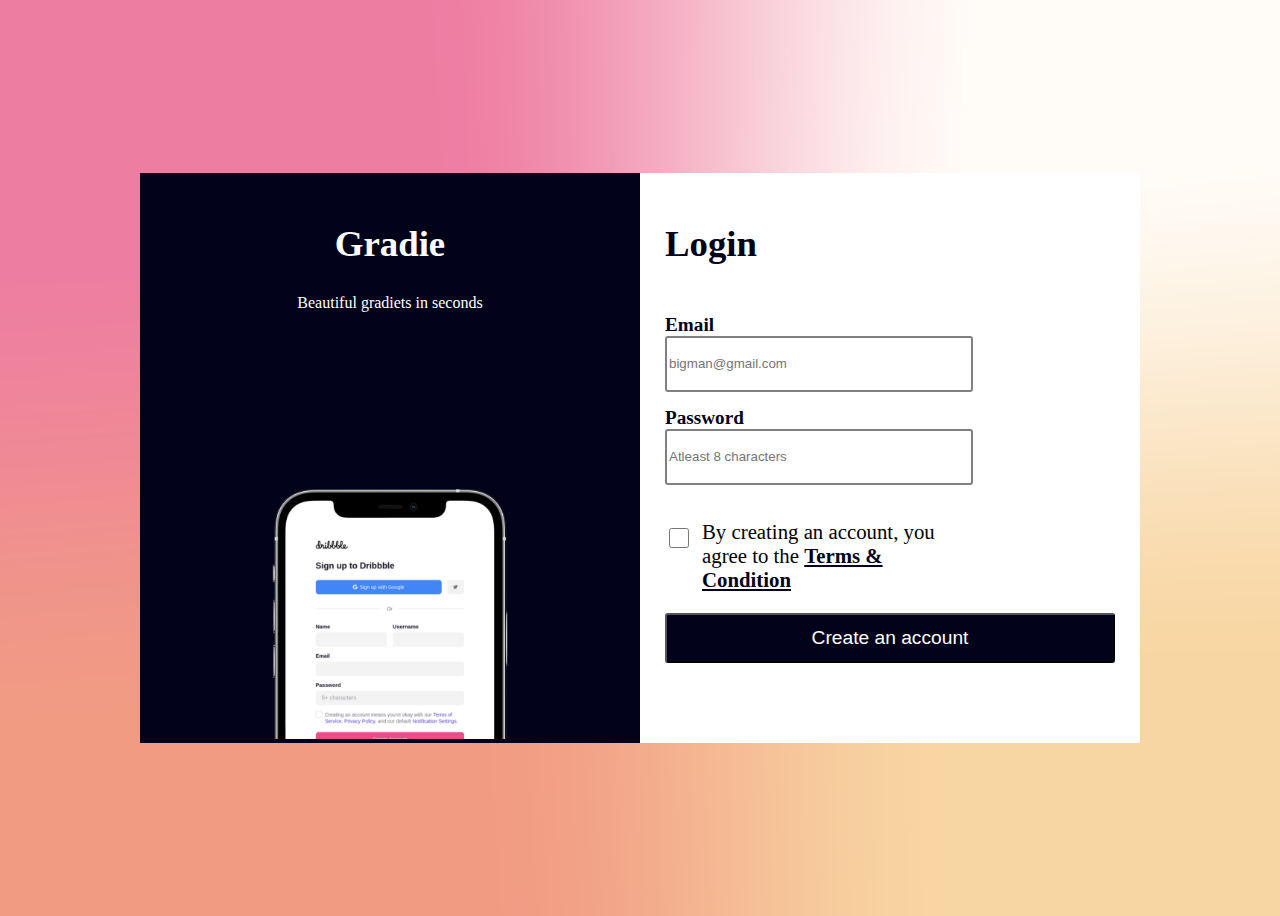
==== index.html @ 65952f28 "Gradie website" ====
<!DOCTYPE html>
<html lang="en">
<head>
    <meta charset="UTF-8">
    <meta http-equiv="X-UA-Compatible" content="IE=edge">
    <meta name="viewport" content="width=device-width, initial-scale=1.0">
    <title>Document</title>
    <link rel="stylesheet" href="styles.css">
</head>
<body>

    <div class="container">
        <div class="flex1">
            <h4>Gradie</h4>
            <p>Beautiful gradiets in seconds</p>
            <img src="Assets/iPhone Mockup.png" alt="">
        </div>
        <div class="flex2">
            <div class="form">
                <h4>Login</h4>
                <form method="POST" action="./home.html">
                    <div class="username">
                        <label for="">Email</label> <br>
                        <input id="email" type="email" placeholder="bigman@gmail.com" required>        
                    </div>
    
                    <div class="username">
                        <label for="">Password</label> <br>
                        <input id="password" type="password" placeholder="Atleast 8 characters" required>        
                    </div>
    
                    <div class="agreement">
                        <input type="checkbox" required>
                            <p>By creating an account, you <br> agree to the <span>Terms & <br> Condition</span> </p>
                    </div>
    
                    <button onclick="createAcc()" type="submit" id="button">Create an account</button>
                </form>
            </div>
        </div>
    </div>

    <script src="script.js"></script>
</body>
</html>
---- styles.css ----
html {
    box-sizing: border-box;
  
}

body {
    display: flex;
    justify-content: center;
    align-items: center;
    background-image: url(./Assets/Background.png) ;
    background-size: cover;

    height: 100vh;
    
}

.container {
    display: flex;
    justify-content: center;
    align-items: center;
    
}

.flex1 {
    background-color: rgb(2, 2, 27);
    display: flex;
    flex-direction: column;
    align-items: center;
    width: 500px;
    height: 570px;
}

.flex1 h4 {
    color: white;
    font-size: 2.3rem;
}

.flex1 p {
    color: white;
    margin-top: -20px;
}

.flex1 img {
    width: 330px;
}

.flex2 {
    width: 500px;
    height: 570px;
    background: white;
    display: flex;
    flex-direction: column;
    align-items: center;
}

.flex2 h4 {
    color: rgb(2, 2, 27);
    font-size: 2.3rem;
}

.form {
  
    

}

.username {
    margin: 15px 0;
}

.username label {
    font-size: 1.2rem;
    font-weight: bold;
    color: rgb(2, 2, 27);
}

.username input {
    width: 300px;
    height: 50px;
    border-radius: 3px ;
    border: 2px solid gray;
}

.agreement {
    display: flex;

    margin-top: 40px;
    
}

.agreement p {
    font-size: 1.3rem;
    margin-left: 10px;
    margin-top: -5px;
}

.agreement span {
    color: rgb(2, 2, 27);
    text-decoration: underline;
    font-weight: bold;
}
.agreement input {
    width: 20px;
    height: 20px;
    border: 2px solid rgb(2, 2, 27);
}

.form button {
    width: 50vh;
    height: 50px;
    background-color: rgb(2, 2, 27);
    color: white;
    border-radius: 3px;
    font-size: 1.2rem;
    transition: all 1s;
}

.form button:hover {
    background-color: transparent;
    border: 2px solid rgb(2, 2, 27);
    color: rgb(2, 2, 27);
    transform: scale(1.1);
}

@media screen and (max-width:600px) {

    body {
        display: flex;
        margin: 0;
        justify-content: left;
        align-items: flex-start;
    }
    .container {
        display: flex;
        flex-direction: column;
    }

    .flex1 {
        width: 100vw;
        height: 400px;
    }
    .flex1 img {
        width: 250px;
       
    }

    .flex2 {
        width: 100vw;
        height: 100vh;
    }

    .flex2 h4 {
        font-size: 2.2rem;
    }
    .username input {
        width: 60vw;
        height: 50px;
        border-radius: 3px ;
        border: 2px solid gray;
    }
    .form button {
        width: 70vw;
        height: 50px;
        background-color: rgb(2, 2, 27);
        color: white;
        border-radius: 3px;
        font-size: 1.2rem;
        transition: all 1s;
    }
    
}

@media screen and (min-width:600px) and (max-width:915px) {
    .container {
        display: flex;
        flex-direction: column;
    }
    .flex1 {
        width: 80vw;
    }

    .flex2 {
        width: 80vw;
    }

    .username input {
        width: 50vw;
        height: 50px;
        border-radius: 3px ;
        border: 2px solid gray;
    }
    .form button {
        width: 60vw;
        height: 50px;
        background-color: rgb(2, 2, 27);
        color: white;
        border-radius: 3px;
        font-size: 1.2rem;
        transition: all 1s;
    }


}
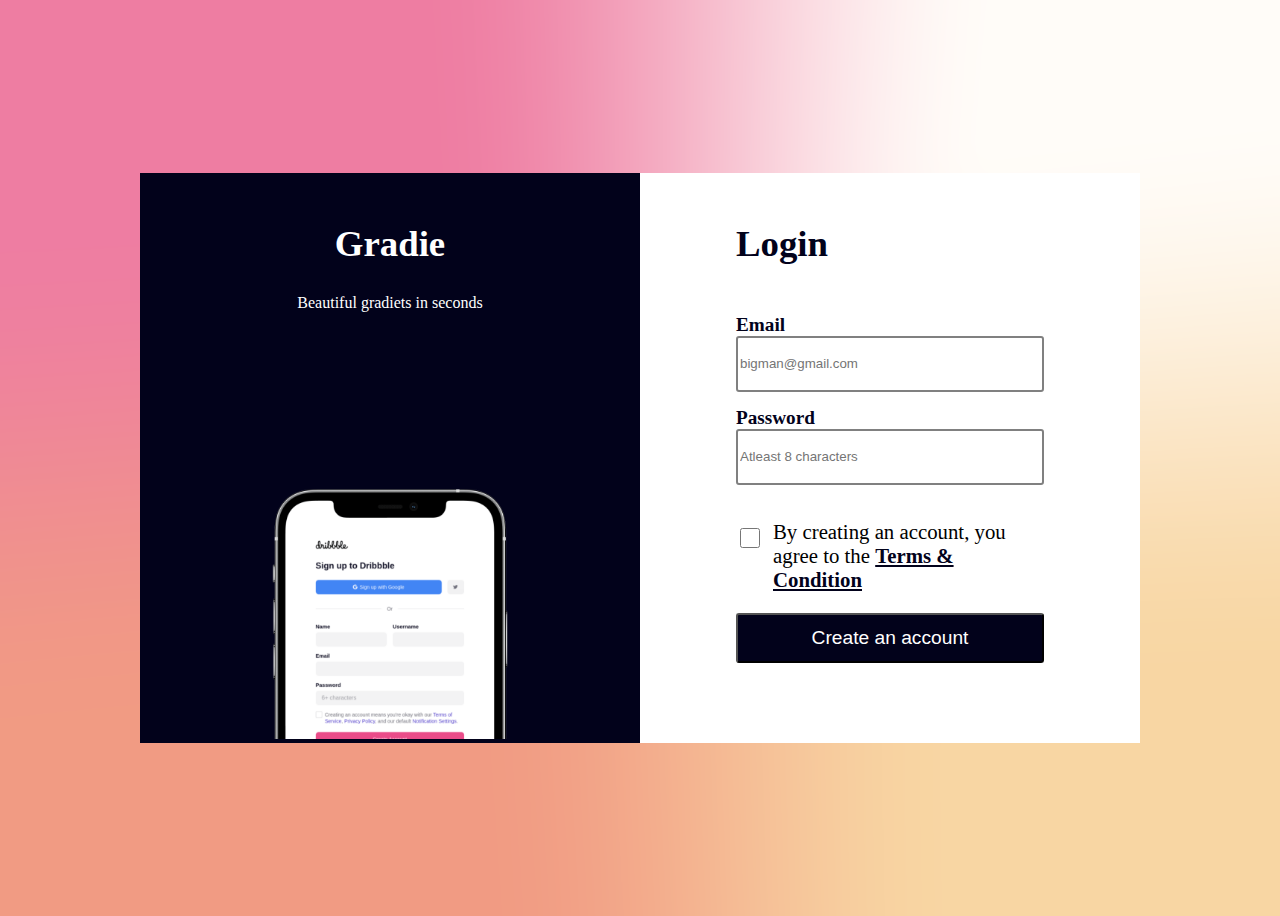
==== commit 47eb28ad: "Gradie" ====
--- a/index.html
+++ b/index.html
@@ -18,7 +18,7 @@
         <div class="flex2">
             <div class="form">
                 <h4>Login</h4>
-                <form method="POST" action="./home.html">
+                <form method="POST">
                     <div class="username">
                         <label for="">Email</label> <br>
                         <input id="email" type="email" placeholder="bigman@gmail.com" required>        
--- a/styles.css
+++ b/styles.css
@@ -58,11 +58,7 @@
     font-size: 2.3rem;
 }
 
-.form {
-  
-    
-
-}
+
 
 .username {
     margin: 15px 0;
@@ -106,7 +102,7 @@
 }
 
 .form button {
-    width: 50vh;
+    width: 100%;
     height: 50px;
     background-color: rgb(2, 2, 27);
     color: white;
@@ -116,10 +112,15 @@
 }
 
 .form button:hover {
-    background-color: transparent;
+    background-color: rgb(245, 42, 218);
     border: 2px solid rgb(2, 2, 27);
     color: rgb(2, 2, 27);
     transform: scale(1.1);
+}
+
+#button a {
+    text-decoration: none;
+    color: white;
 }
 
 @media screen and (max-width:600px) {
@@ -153,7 +154,7 @@
         font-size: 2.2rem;
     }
     .username input {
-        width: 60vw;
+        width: 70vw;
         height: 50px;
         border-radius: 3px ;
         border: 2px solid gray;
@@ -170,7 +171,7 @@
     
 }
 
-@media screen and (min-width:600px) and (max-width:915px) {
+@media screen and (min-width:600px) and (max-width:1000px) {
     .container {
         display: flex;
         flex-direction: column;
